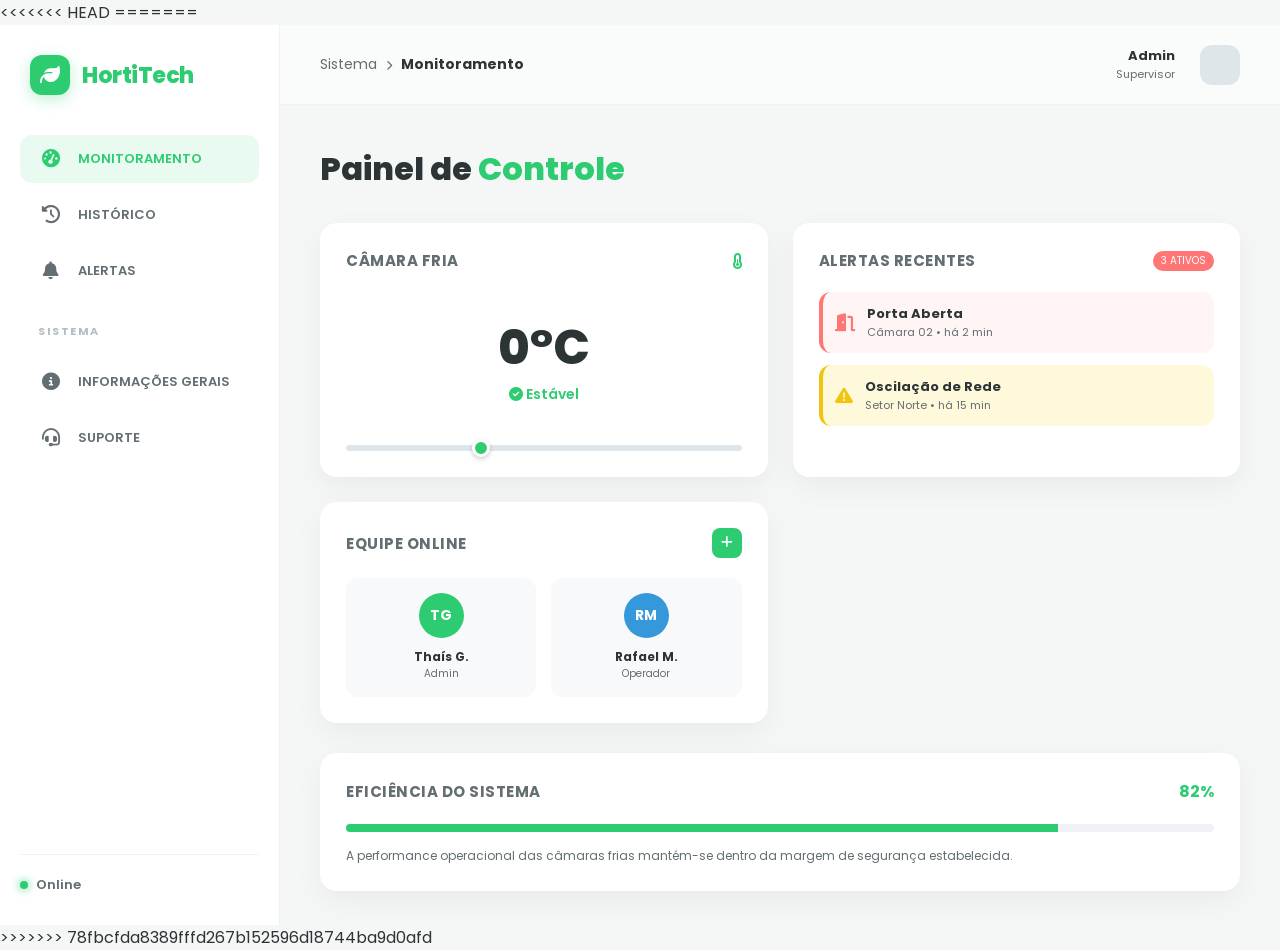
==== FrontEnd/index.html @ e11a1c8f "update" ====
<<<<<<< HEAD
=======
<!DOCTYPE html>
<html lang="pt-br">
<head>
    <meta charset="UTF-8">
    <meta name="viewport" content="width=device-width, initial-scale=1.0">
    <title>HortiTech | Monitoramento</title>
    
    <link href="https://fonts.googleapis.com/css2?family=Poppins:wght@300;400;500;600;700;800&display=swap" rel="stylesheet">
    <link rel="stylesheet" href="https://cdnjs.cloudflare.com/ajax/libs/font-awesome/6.4.0/css/all.min.css">

    <style>
        :root {
            --primary-color: #2ecc71;
            --primary-dark: #27ae60;
            --bg-body: #f4f7f6;
            --bg-side: #ffffff;
            --text-main: #2d3436;
            --text-light: #636e72;
            --border-color: #edf2f4;
            --shadow: 0 10px 30px rgba(0, 0, 0, 0.05);
            --radius: 16px;
        }

        * {
            margin: 0;
            padding: 0;
            box-sizing: border-box;
            font-family: 'Poppins', sans-serif;
        }

        body {
            background-color: var(--bg-body);
            color: var(--text-main);
            height: 100vh;
            overflow: hidden;
        }

        .app-wrapper {
            display: flex;
            height: 100vh;
            width: 100vw;
        }

        /* --- SIDEBAR --- */
        .side-navigation {
            width: 280px;
            background: var(--bg-side);
            border-right: 1px solid var(--border-color);
            display: flex;
            flex-direction: column;
            padding: 30px 20px;
            z-index: 10;
        }

        .nav-brand {
            display: flex;
            align-items: center;
            gap: 12px;
            margin-bottom: 40px;
            padding-left: 10px;
        }

        .logo-circle {
            width: 40px;
            height: 40px;
            background: var(--primary-color);
            border-radius: 12px;
            display: flex;
            align-items: center;
            justify-content: center;
            color: white;
            font-size: 20px;
            box-shadow: 0 4px 15px rgba(46, 204, 113, 0.3);
        }

        .nav-brand span {
            font-weight: 800;
            font-size: 22px;
            color: var(--primary-color);
            letter-spacing: -0.5px;
        }

        .nav-menu {
            display: flex;
            flex-direction: column;
            gap: 8px;
            flex: 1;
        }

        .nav-link {
            display: flex;
            align-items: center;
            gap: 15px;
            padding: 14px 18px;
            text-decoration: none;
            color: var(--text-light);
            font-size: 13px;
            font-weight: 600;
            border-radius: 12px;
            transition: all 0.3s ease;
        }

        .nav-link i { font-size: 18px; width: 25px; text-align: center; }

        .nav-link:hover {
            background: #f8f9fa;
            color: var(--primary-color);
        }

        .nav-link.active {
            background: rgba(46, 204, 113, 0.1);
            color: var(--primary-color);
        }

        .nav-item-separator {
            font-size: 11px;
            font-weight: 700;
            color: #b2bec3;
            margin: 20px 0 10px 18px;
            letter-spacing: 1.5px;
        }

        .nav-footer {
            padding-top: 20px;
            border-top: 1px solid var(--border-color);
        }

        .status-indicator {
            display: flex;
            align-items: center;
            gap: 8px;
            font-size: 13px;
            font-weight: 600;
            color: var(--text-light);
        }

        .dot {
            width: 8px;
            height: 8px;
            background: #2ecc71;
            border-radius: 50%;
            box-shadow: 0 0 10px #2ecc71;
        }

        /* --- MAIN VIEWPORT --- */
        .main-viewport {
            flex: 1;
            display: flex;
            flex-direction: column;
            overflow: hidden;
        }

        .content-header {
            height: 80px;
            padding: 0 40px;
            display: flex;
            align-items: center;
            justify-content: space-between;
            background: rgba(255, 255, 255, 0.5);
            backdrop-filter: blur(10px);
            border-bottom: 1px solid var(--border-color);
        }

        .breadcrumb {
            font-size: 14px;
            color: var(--text-light);
        }

        .breadcrumb b { color: var(--text-main); }

        .user-profile {
            display: flex;
            align-items: center;
            gap: 15px;
        }

        .avatar {
            width: 40px;
            height: 40px;
            border-radius: 12px;
            background: #dfe6e9;
            background-image: url('https://ui-avatars.com/api/?name=Admin&background=2ecc71&color=fff');
            background-size: cover;
        }

        .scrollable-content {
            padding: 40px;
            overflow-y: auto;
            flex: 1;
        }

        /* --- DASHBOARD ELEMENTS --- */
        .animate-in {
            animation: slideUp 0.6s ease forwards;
            opacity: 0;
        }

        @keyframes slideUp {
            from { transform: translateY(20px); opacity: 0; }
            to { transform: translateY(0); opacity: 1; }
        }

        .main-heading {
            font-size: 32px;
            font-weight: 800;
            margin-bottom: 30px;
        }

        .highlight { color: var(--primary-color); }

        /* GRID SYSTEM */
        .dashboard-grid {
            display: grid;
            grid-template-columns: repeat(auto-fit, minmax(300px, 1fr));
            gap: 25px;
            margin-bottom: 30px;
        }

        .card {
            background: white;
            border-radius: var(--radius);
            padding: 25px;
            box-shadow: var(--shadow);
            border: 1px solid white;
            transition: transform 0.3s ease;
        }

        .card:hover { transform: translateY(-5px); }

        .card-header {
            display: flex;
            justify-content: space-between;
            align-items: center;
            margin-bottom: 20px;
        }

        .card-title {
            font-size: 15px;
            font-weight: 700;
            color: var(--text-light);
            text-transform: uppercase;
            letter-spacing: 0.5px;
        }

        /* MONITORAMENTO DE TEMPERATURA */
        .temp-display {
            text-align: center;
            padding: 20px 0;
        }

        .temp-value {
            font-size: 48px;
            font-weight: 800;
            color: var(--text-main);
        }

        .temp-status {
            font-size: 14px;
            color: var(--primary-color);
            font-weight: 600;
        }

        .slider-control {
            margin-top: 20px;
        }

        .slider {
            width: 100%;
            height: 6px;
            border-radius: 5px;
            background: #dfe6e9;
            outline: none;
            appearance: none;
        }

        .slider::-webkit-slider-thumb {
            appearance: none;
            width: 18px;
            height: 18px;
            background: var(--primary-color);
            border-radius: 50%;
            cursor: pointer;
            border: 3px solid white;
            box-shadow: 0 2px 5px rgba(0,0,0,0.2);
        }

        /* LISTA DE ALERTAS */
        .alert-list {
            display: flex;
            flex-direction: column;
            gap: 12px;
        }

        .alert-item {
            display: flex;
            align-items: center;
            gap: 12px;
            padding: 12px;
            background: #fff5f5;
            border-radius: 12px;
            border-left: 4px solid #ff7675;
        }

        .alert-icon {
            color: #ff7675;
            font-size: 18px;
        }

        .alert-info h4 { font-size: 13px; font-weight: 700; }
        .alert-info p { font-size: 11px; color: var(--text-light); }

        /* EQUIPE / COLABORADORES */
        .team-grid {
            display: grid;
            grid-template-columns: repeat(auto-fill, minmax(140px, 1fr));
            gap: 15px;
        }

        .member-card {
            background: #f8f9fa;
            padding: 15px;
            border-radius: 12px;
            text-align: center;
        }

        .member-avatar {
            width: 45px;
            height: 45px;
            border-radius: 50%;
            background: var(--primary-color);
            margin: 0 auto 10px;
            display: flex;
            align-items: center;
            justify-content: center;
            color: white;
            font-weight: 700;
            font-size: 14px;
        }

        .member-name { font-size: 12px; font-weight: 700; display: block; }
        .member-role { font-size: 10px; color: var(--text-light); }

        .btn-add {
            background: var(--primary-color);
            color: white;
            border: none;
            width: 30px;
            height: 30px;
            border-radius: 8px;
            cursor: pointer;
            transition: 0.3s;
        }

        .btn-add:hover { background: var(--primary-dark); }

    </style>
</head>
<body>
    <div class="app-wrapper">
        <aside class="side-navigation">
            <div class="nav-brand">
                <div class="logo-circle">
                    <i class="fa-solid fa-leaf"></i>
                </div>
                <span>HortiTech</span>
            </div>
            
            <nav class="nav-menu">
                <a href="#" class="nav-link active"><i class="fa-solid fa-gauge-high"></i> <span>MONITORAMENTO</span></a>
                <a href="#" class="nav-link"><i class="fa-solid fa-clock-rotate-left"></i> <span>HISTÓRICO</span></a>
                <a href="#" class="nav-link"><i class="fa-solid fa-bell"></i> <span>ALERTAS</span></a>
                
                <div class="nav-item-separator">SISTEMA</div>
                
                <a href="#" class="nav-link"><i class="fa-solid fa-circle-info"></i> <span>INFORMAÇÕES GERAIS</span></a>
                <a href="#" class="nav-link"><i class="fa-solid fa-headset"></i> <span>SUPORTE</span></a>
            </nav>

            <div class="nav-footer">
                <div class="status-indicator">
                    <span class="dot"></span> Online
                </div>
            </div>
        </aside>

        <main class="main-viewport">
            <header class="content-header">
                <div class="breadcrumb">Sistema <i class="fa-solid fa-chevron-right" style="font-size: 10px; margin: 0 5px;"></i> <b>Monitoramento</b></div>
                <div class="user-profile">
                    <div class="user-info" style="text-align: right; margin-right: 10px;">
                        <span class="user-name" style="display: block; font-size: 13px; font-weight: 700;">Admin</span>
                        <span style="font-size: 11px; color: var(--text-light);">Supervisor</span>
                    </div>
                    <div class="avatar"></div>
                </div>
            </header>

            <div class="scrollable-content">
                <section class="animate-in">
                    <h1 class="main-heading">Painel de <span class="highlight">Controle</span></h1>
                    
                    <div class="dashboard-grid">
                        <div class="card">
                            <div class="card-header">
                                <span class="card-title">Câmara Fria</span>
                                <i class="fa-solid fa-temperature-half" style="color: var(--primary-color)"></i>
                            </div>
                            <div class="temp-display">
                                <span class="temp-value" id="tempDisplay">0°C</span>
                                <p class="temp-status"><i class="fa-solid fa-check-circle"></i> Estável</p>
                            </div>
                            <div class="slider-control">
                                <input type="range" min="-10" max="20" value="0" class="slider" id="tempSlider">
                            </div>
                        </div>

                        <div class="card">
                            <div class="card-header">
                                <span class="card-title">Alertas Recentes</span>
                                <span style="font-size: 10px; background: #ff7675; color: white; padding: 2px 8px; border-radius: 20px;">3 ATIVOS</span>
                            </div>
                            <div class="alert-list">
                                <div class="alert-item">
                                    <i class="fa-solid fa-door-open alert-icon"></i>
                                    <div class="alert-info">
                                        <h4>Porta Aberta</h4>
                                        <p>Câmara 02 • há 2 min</p>
                                    </div>
                                </div>
                                <div class="alert-item" style="background: #fff9db; border-color: #f1c40f;">
                                    <i class="fa-solid fa-triangle-exclamation alert-icon" style="color: #f1c40f;"></i>
                                    <div class="alert-info">
                                        <h4>Oscilação de Rede</h4>
                                        <p>Setor Norte • há 15 min</p>
                                    </div>
                                </div>
                            </div>
                        </div>

                        <div class="card">
                            <div class="card-header">
                                <span class="card-title">Equipe Online</span>
                                <button class="btn-add"><i class="fa-solid fa-plus"></i></button>
                            </div>
                            <div class="team-grid">
                                <div class="member-card">
                                    <div class="member-avatar">TG</div>
                                    <span class="member-name">Thaís G.</span>
                                    <span class="member-role">Admin</span>
                                </div>
                                <div class="member-card">
                                    <div class="member-avatar" style="background: #3498db;">RM</div>
                                    <span class="member-name">Rafael M.</span>
                                    <span class="member-role">Operador</span>
                                </div>
                            </div>
                        </div>
                    </div>

                    <div class="card animate-in" style="animation-delay: 0.2s;">
                        <div class="card-header">
                            <span class="card-title">Eficiência do Sistema</span>
                            <span class="highlight" style="font-weight: 700;">82%</span>
                        </div>
                        <div style="height: 8px; background: #f1f2f6; border-radius: 10px; overflow: hidden; margin-top: 10px;">
                            <div style="width: 82%; height: 100%; background: var(--primary-color);"></div>
                        </div>
                        <p style="font-size: 12px; color: var(--text-light); margin-top: 15px;">A performance operacional das câmaras frias mantém-se dentro da margem de segurança estabelecida.</p>
                    </div>
                </section>
            </div>
        </main>
    </div>

    <script>
        // Lógica simples para o Slider de Temperatura
        const slider = document.getElementById('tempSlider');
        const display = document.getElementById('tempDisplay');

        slider.addEventListener('input', (e) => {
            display.innerText = e.target.value + '°C';
            
            // Troca de cor se ficar muito alta (exemplo profissional)
            if(e.target.value > 12) {
                display.style.color = '#ff7675';
            } else {
                display.style.color = 'var(--text-main)';
            }
        });
    </script>
</body>
</html>
>>>>>>> 78fbcfda8389fffd267b152596d18744ba9d0afd
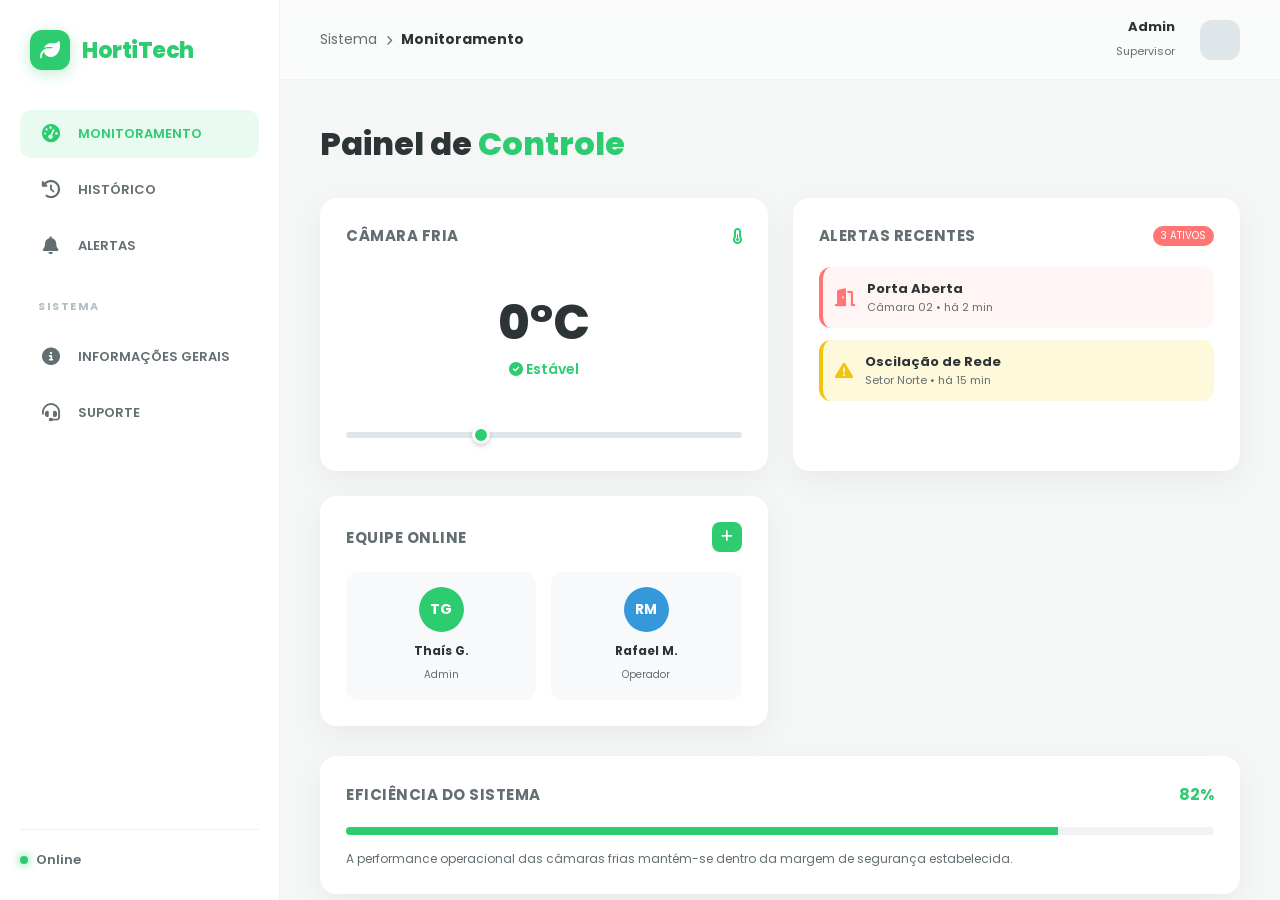
==== commit a758b796: "Modificação na página suporte" ====
--- a/FrontEnd/index.html
+++ b/FrontEnd/index.html
@@ -1,13 +1,13 @@
-<<<<<<< HEAD
-=======
 <!DOCTYPE html>
 <html lang="pt-br">
+
 <head>
     <meta charset="UTF-8">
     <meta name="viewport" content="width=device-width, initial-scale=1.0">
     <title>HortiTech | Monitoramento</title>
-    
-    <link href="https://fonts.googleapis.com/css2?family=Poppins:wght@300;400;500;600;700;800&display=swap" rel="stylesheet">
+
+    <link href="https://fonts.googleapis.com/css2?family=Poppins:wght@300;400;500;600;700;800&display=swap"
+        rel="stylesheet">
     <link rel="stylesheet" href="https://cdnjs.cloudflare.com/ajax/libs/font-awesome/6.4.0/css/all.min.css">
 
     <style>
@@ -43,7 +43,6 @@
             width: 100vw;
         }
 
-        /* --- SIDEBAR --- */
         .side-navigation {
             width: 280px;
             background: var(--bg-side);
@@ -102,7 +101,11 @@
             transition: all 0.3s ease;
         }
 
-        .nav-link i { font-size: 18px; width: 25px; text-align: center; }
+        .nav-link i {
+            font-size: 18px;
+            width: 25px;
+            text-align: center;
+        }
 
         .nav-link:hover {
             background: #f8f9fa;
@@ -144,7 +147,6 @@
             box-shadow: 0 0 10px #2ecc71;
         }
 
-        /* --- MAIN VIEWPORT --- */
         .main-viewport {
             flex: 1;
             display: flex;
@@ -168,7 +170,9 @@
             color: var(--text-light);
         }
 
-        .breadcrumb b { color: var(--text-main); }
+        .breadcrumb b {
+            color: var(--text-main);
+        }
 
         .user-profile {
             display: flex;
@@ -191,15 +195,21 @@
             flex: 1;
         }
 
-        /* --- DASHBOARD ELEMENTS --- */
         .animate-in {
             animation: slideUp 0.6s ease forwards;
             opacity: 0;
         }
 
         @keyframes slideUp {
-            from { transform: translateY(20px); opacity: 0; }
-            to { transform: translateY(0); opacity: 1; }
+            from {
+                transform: translateY(20px);
+                opacity: 0;
+            }
+
+            to {
+                transform: translateY(0);
+                opacity: 1;
+            }
         }
 
         .main-heading {
@@ -208,9 +218,10 @@
             margin-bottom: 30px;
         }
 
-        .highlight { color: var(--primary-color); }
-
-        /* GRID SYSTEM */
+        .highlight {
+            color: var(--primary-color);
+        }
+
         .dashboard-grid {
             display: grid;
             grid-template-columns: repeat(auto-fit, minmax(300px, 1fr));
@@ -227,7 +238,9 @@
             transition: transform 0.3s ease;
         }
 
-        .card:hover { transform: translateY(-5px); }
+        .card:hover {
+            transform: translateY(-5px);
+        }
 
         .card-header {
             display: flex;
@@ -244,7 +257,6 @@
             letter-spacing: 0.5px;
         }
 
-        /* MONITORAMENTO DE TEMPERATURA */
         .temp-display {
             text-align: center;
             padding: 20px 0;
@@ -283,10 +295,9 @@
             border-radius: 50%;
             cursor: pointer;
             border: 3px solid white;
-            box-shadow: 0 2px 5px rgba(0,0,0,0.2);
-        }
-
-        /* LISTA DE ALERTAS */
+            box-shadow: 0 2px 5px rgba(0, 0, 0, 0.2);
+        }
+
         .alert-list {
             display: flex;
             flex-direction: column;
@@ -308,10 +319,16 @@
             font-size: 18px;
         }
 
-        .alert-info h4 { font-size: 13px; font-weight: 700; }
-        .alert-info p { font-size: 11px; color: var(--text-light); }
-
-        /* EQUIPE / COLABORADORES */
+        .alert-info h4 {
+            font-size: 13px;
+            font-weight: 700;
+        }
+
+        .alert-info p {
+            font-size: 11px;
+            color: var(--text-light);
+        }
+
         .team-grid {
             display: grid;
             grid-template-columns: repeat(auto-fill, minmax(140px, 1fr));
@@ -339,8 +356,16 @@
             font-size: 14px;
         }
 
-        .member-name { font-size: 12px; font-weight: 700; display: block; }
-        .member-role { font-size: 10px; color: var(--text-light); }
+        .member-name {
+            font-size: 12px;
+            font-weight: 700;
+            display: block;
+        }
+
+        .member-role {
+            font-size: 10px;
+            color: var(--text-light);
+        }
 
         .btn-add {
             background: var(--primary-color);
@@ -353,10 +378,12 @@
             transition: 0.3s;
         }
 
-        .btn-add:hover { background: var(--primary-dark); }
-
+        .btn-add:hover {
+            background: var(--primary-dark);
+        }
     </style>
 </head>
+
 <body>
     <div class="app-wrapper">
         <aside class="side-navigation">
@@ -366,14 +393,15 @@
                 </div>
                 <span>HortiTech</span>
             </div>
-            
+
             <nav class="nav-menu">
-                <a href="#" class="nav-link active"><i class="fa-solid fa-gauge-high"></i> <span>MONITORAMENTO</span></a>
+                <a href="#" class="nav-link active"><i class="fa-solid fa-gauge-high"></i>
+                    <span>MONITORAMENTO</span></a>
                 <a href="#" class="nav-link"><i class="fa-solid fa-clock-rotate-left"></i> <span>HISTÓRICO</span></a>
                 <a href="#" class="nav-link"><i class="fa-solid fa-bell"></i> <span>ALERTAS</span></a>
-                
+
                 <div class="nav-item-separator">SISTEMA</div>
-                
+
                 <a href="#" class="nav-link"><i class="fa-solid fa-circle-info"></i> <span>INFORMAÇÕES GERAIS</span></a>
                 <a href="#" class="nav-link"><i class="fa-solid fa-headset"></i> <span>SUPORTE</span></a>
             </nav>
@@ -387,7 +415,8 @@
 
         <main class="main-viewport">
             <header class="content-header">
-                <div class="breadcrumb">Sistema <i class="fa-solid fa-chevron-right" style="font-size: 10px; margin: 0 5px;"></i> <b>Monitoramento</b></div>
+                <div class="breadcrumb">Sistema <i class="fa-solid fa-chevron-right"
+                        style="font-size: 10px; margin: 0 5px;"></i> <b>Monitoramento</b></div>
                 <div class="user-profile">
                     <div class="user-info" style="text-align: right; margin-right: 10px;">
                         <span class="user-name" style="display: block; font-size: 13px; font-weight: 700;">Admin</span>
@@ -400,7 +429,7 @@
             <div class="scrollable-content">
                 <section class="animate-in">
                     <h1 class="main-heading">Painel de <span class="highlight">Controle</span></h1>
-                    
+
                     <div class="dashboard-grid">
                         <div class="card">
                             <div class="card-header">
@@ -419,7 +448,9 @@
                         <div class="card">
                             <div class="card-header">
                                 <span class="card-title">Alertas Recentes</span>
-                                <span style="font-size: 10px; background: #ff7675; color: white; padding: 2px 8px; border-radius: 20px;">3 ATIVOS</span>
+                                <span
+                                    style="font-size: 10px; background: #ff7675; color: white; padding: 2px 8px; border-radius: 20px;">3
+                                    ATIVOS</span>
                             </div>
                             <div class="alert-list">
                                 <div class="alert-item">
@@ -464,10 +495,12 @@
                             <span class="card-title">Eficiência do Sistema</span>
                             <span class="highlight" style="font-weight: 700;">82%</span>
                         </div>
-                        <div style="height: 8px; background: #f1f2f6; border-radius: 10px; overflow: hidden; margin-top: 10px;">
+                        <div
+                            style="height: 8px; background: #f1f2f6; border-radius: 10px; overflow: hidden; margin-top: 10px;">
                             <div style="width: 82%; height: 100%; background: var(--primary-color);"></div>
                         </div>
-                        <p style="font-size: 12px; color: var(--text-light); margin-top: 15px;">A performance operacional das câmaras frias mantém-se dentro da margem de segurança estabelecida.</p>
+                        <p style="font-size: 12px; color: var(--text-light); margin-top: 15px;">A performance
+                            operacional das câmaras frias mantém-se dentro da margem de segurança estabelecida.</p>
                     </div>
                 </section>
             </div>
@@ -481,9 +514,9 @@
 
         slider.addEventListener('input', (e) => {
             display.innerText = e.target.value + '°C';
-            
-            // Troca de cor se ficar muito alta (exemplo profissional)
-            if(e.target.value > 12) {
+
+            // Troca de cor se ficar muito alta 
+            if (e.target.value > 12) {
                 display.style.color = '#ff7675';
             } else {
                 display.style.color = 'var(--text-main)';
@@ -491,5 +524,5 @@
         });
     </script>
 </body>
-</html>
->>>>>>> 78fbcfda8389fffd267b152596d18744ba9d0afd
+
+</html>
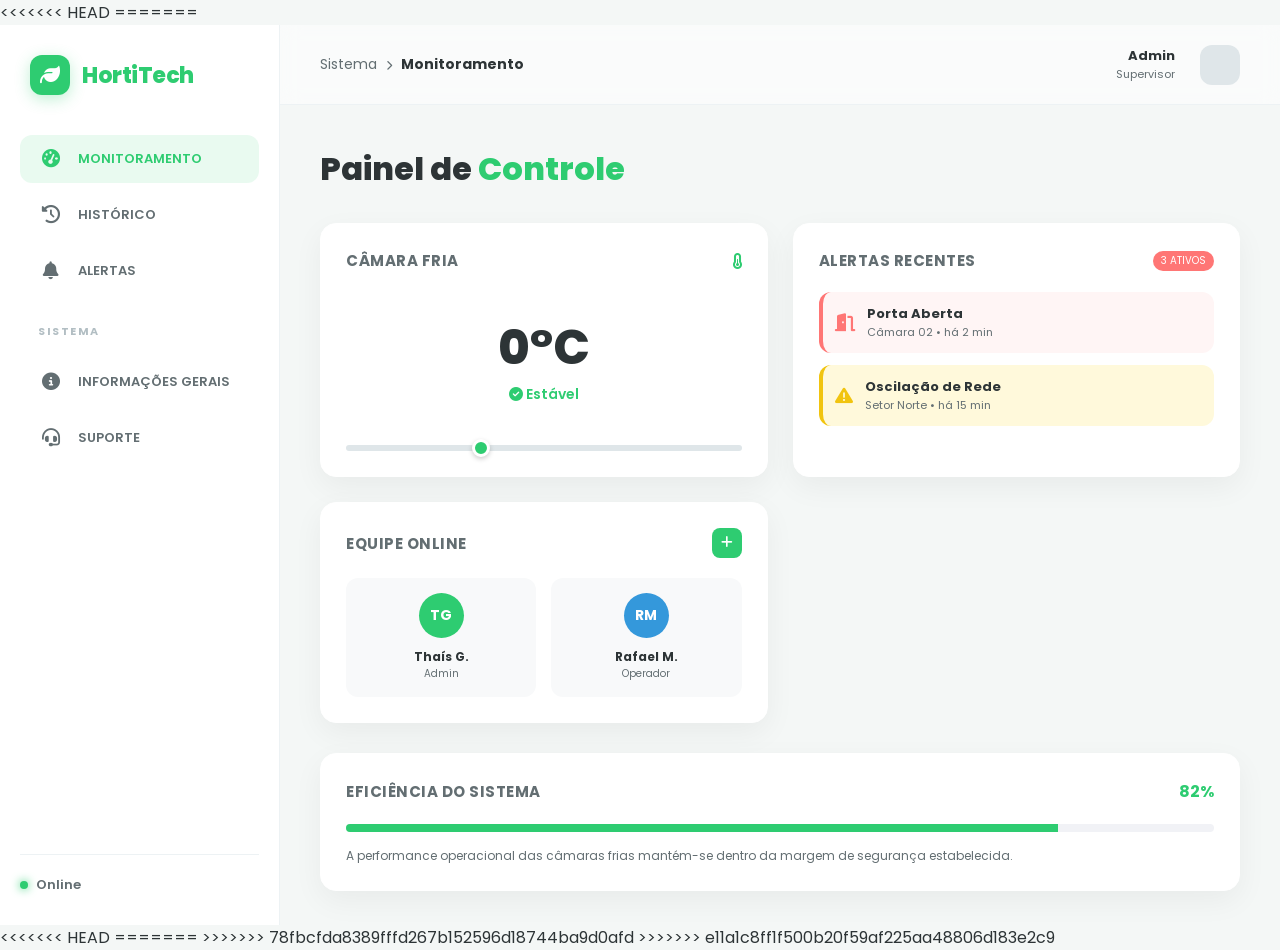
==== commit 22a54987: "Update" ====
--- a/FrontEnd/index.html
+++ b/FrontEnd/index.html
@@ -1,3 +1,5 @@
+<<<<<<< HEAD
+=======
 <!DOCTYPE html>
 <html lang="pt-br">
 
@@ -524,5 +526,10 @@
         });
     </script>
 </body>
-
-</html>+<<<<<<< HEAD
+
+</html>
+=======
+</html>
+>>>>>>> 78fbcfda8389fffd267b152596d18744ba9d0afd
+>>>>>>> e11a1c8ff1f500b20f59af225aa48806d183e2c9
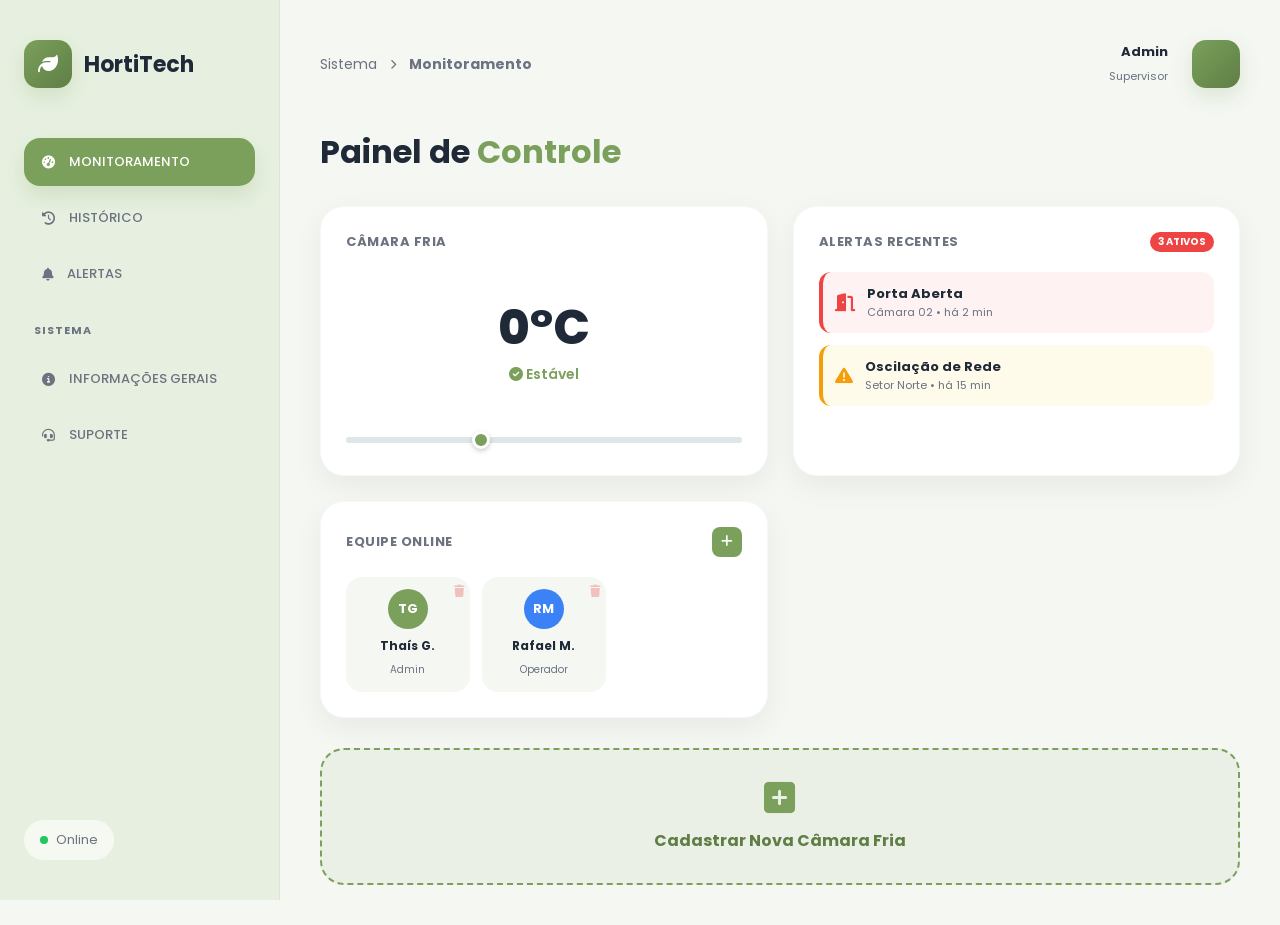
==== commit 19690670: "Alteração da página index.hmtl, alterei o design" ====
--- a/FrontEnd/index.html
+++ b/FrontEnd/index.html
@@ -1,5 +1,3 @@
-<<<<<<< HEAD
-=======
 <!DOCTYPE html>
 <html lang="pt-br">
 
@@ -8,21 +6,21 @@
     <meta name="viewport" content="width=device-width, initial-scale=1.0">
     <title>HortiTech | Monitoramento</title>
 
-    <link href="https://fonts.googleapis.com/css2?family=Poppins:wght@300;400;500;600;700;800&display=swap"
-        rel="stylesheet">
+    <link href="https://fonts.googleapis.com/css2?family=Poppins:wght@300;400;500;600;700;800&display=swap" rel="stylesheet">
     <link rel="stylesheet" href="https://cdnjs.cloudflare.com/ajax/libs/font-awesome/6.4.0/css/all.min.css">
-
+    
     <style>
         :root {
-            --primary-color: #2ecc71;
-            --primary-dark: #27ae60;
-            --bg-body: #f4f7f6;
-            --bg-side: #ffffff;
-            --text-main: #2d3436;
-            --text-light: #636e72;
-            --border-color: #edf2f4;
-            --shadow: 0 10px 30px rgba(0, 0, 0, 0.05);
-            --radius: 16px;
+            --primary: #7BA05B;
+            --primary-dark: #5F7E45;
+            --bg: #F4F7F2;
+            --sidebar: #E7F0E0;
+            --white: #FFFFFF;
+            --text: #1F2937;
+            --muted: #6B7280;
+            --border: rgba(0,0,0,0.05);
+            --shadow: 0 10px 30px rgba(0,0,0,0.06);
+            --radius: 24px;
         }
 
         * {
@@ -33,54 +31,53 @@
         }
 
         body {
-            background-color: var(--bg-body);
-            color: var(--text-main);
-            height: 100vh;
-            overflow: hidden;
+            background: var(--bg);
+            color: var(--text);
+            min-height: 100vh;
+            overflow-x: hidden;
         }
 
         .app-wrapper {
             display: flex;
-            height: 100vh;
-            width: 100vw;
-        }
-
+            min-height: 100vh;
+        }
+
+        /* SIDEBAR */
         .side-navigation {
             width: 280px;
-            background: var(--bg-side);
-            border-right: 1px solid var(--border-color);
+            background: var(--sidebar);
+            border-right: 1px solid var(--border);
+            padding: 40px 24px;
             display: flex;
             flex-direction: column;
-            padding: 30px 20px;
-            z-index: 10;
+            position: sticky;
+            top: 0;
+            height: 100vh;
         }
 
         .nav-brand {
             display: flex;
             align-items: center;
             gap: 12px;
-            margin-bottom: 40px;
-            padding-left: 10px;
+            margin-bottom: 50px;
         }
 
         .logo-circle {
-            width: 40px;
-            height: 40px;
-            background: var(--primary-color);
-            border-radius: 12px;
+            width: 48px;
+            height: 48px;
+            border-radius: 14px;
+            background: linear-gradient(135deg, var(--primary), var(--primary-dark));
             display: flex;
             align-items: center;
             justify-content: center;
             color: white;
             font-size: 20px;
-            box-shadow: 0 4px 15px rgba(46, 204, 113, 0.3);
+            box-shadow: 0 8px 20px rgba(123,160,91,0.2);
         }
 
         .nav-brand span {
-            font-weight: 800;
             font-size: 22px;
-            color: var(--primary-color);
-            letter-spacing: -0.5px;
+            font-weight: 700;
         }
 
         .nav-menu {
@@ -91,139 +88,116 @@
         }
 
         .nav-link {
-            display: flex;
-            align-items: center;
-            gap: 15px;
+            text-decoration: none;
+            display: flex;
+            align-items: center;
+            gap: 14px;
             padding: 14px 18px;
+            border-radius: 16px;
+            color: var(--muted);
+            font-weight: 500;
+            transition: 0.3s ease;
+            font-size: 13px;
+        }
+
+        .nav-link:hover {
+            background: rgba(255,255,255,0.5);
+            transform: translateX(5px);
+            color: var(--primary-dark);
+        }
+
+        .nav-link.active {
+            background: var(--primary);
+            color: white;
+            box-shadow: 0 10px 20px rgba(123,160,91,0.2);
+        }
+
+        .nav-item-separator {
+            margin: 16px 10px 8px;
+            font-size: 11px;
+            color: var(--muted);
+            font-weight: 700;
+            letter-spacing: 1px;
             text-decoration: none;
-            color: var(--text-light);
+        }
+
+        .nav-footer {
+            margin-top: auto;
+        }
+
+        .status-indicator {
+            display: flex;
+            align-items: center;
+            gap: 8px;
+            background: rgba(255,255,255,0.6);
+            padding: 10px 16px;
+            border-radius: 50px;
+            width: fit-content;
             font-size: 13px;
-            font-weight: 600;
-            border-radius: 12px;
-            transition: all 0.3s ease;
-        }
-
-        .nav-link i {
-            font-size: 18px;
-            width: 25px;
-            text-align: center;
-        }
-
-        .nav-link:hover {
-            background: #f8f9fa;
-            color: var(--primary-color);
-        }
-
-        .nav-link.active {
-            background: rgba(46, 204, 113, 0.1);
-            color: var(--primary-color);
-        }
-
-        .nav-item-separator {
-            font-size: 11px;
-            font-weight: 700;
-            color: #b2bec3;
-            margin: 20px 0 10px 18px;
-            letter-spacing: 1.5px;
-        }
-
-        .nav-footer {
-            padding-top: 20px;
-            border-top: 1px solid var(--border-color);
-        }
-
-        .status-indicator {
-            display: flex;
-            align-items: center;
-            gap: 8px;
-            font-size: 13px;
-            font-weight: 600;
-            color: var(--text-light);
+            color: var(--muted);
         }
 
         .dot {
             width: 8px;
             height: 8px;
-            background: #2ecc71;
             border-radius: 50%;
-            box-shadow: 0 0 10px #2ecc71;
-        }
-
+            background: #22c55e;
+        }
+
+        /* VIEWPORT PRINCIPAL */
         .main-viewport {
             flex: 1;
-            display: flex;
-            flex-direction: column;
-            overflow: hidden;
+            padding: 40px;
+            max-width: 1200px;
+            margin: 0 auto;
+            width: 100%;
         }
 
         .content-header {
-            height: 80px;
-            padding: 0 40px;
-            display: flex;
-            align-items: center;
+            display: flex;
             justify-content: space-between;
-            background: rgba(255, 255, 255, 0.5);
-            backdrop-filter: blur(10px);
-            border-bottom: 1px solid var(--border-color);
+            align-items: center;
+            margin-bottom: 40px;
         }
 
         .breadcrumb {
+            display: flex;
+            align-items: center;
+            gap: 8px;
+            color: var(--muted);
             font-size: 14px;
-            color: var(--text-light);
-        }
-
-        .breadcrumb b {
-            color: var(--text-main);
         }
 
         .user-profile {
             display: flex;
             align-items: center;
-            gap: 15px;
+            gap: 14px;
+        }
+
+        .user-name {
+            font-size: 14px;
+            font-weight: 600;
         }
 
         .avatar {
-            width: 40px;
-            height: 40px;
-            border-radius: 12px;
-            background: #dfe6e9;
-            background-image: url('https://ui-avatars.com/api/?name=Admin&background=2ecc71&color=fff');
-            background-size: cover;
-        }
-
-        .scrollable-content {
-            padding: 40px;
-            overflow-y: auto;
-            flex: 1;
-        }
-
-        .animate-in {
-            animation: slideUp 0.6s ease forwards;
-            opacity: 0;
-        }
-
-        @keyframes slideUp {
-            from {
-                transform: translateY(20px);
-                opacity: 0;
-            }
-
-            to {
-                transform: translateY(0);
-                opacity: 1;
-            }
+            width: 48px;
+            height: 48px;
+            border-radius: 14px;
+            background: linear-gradient(135deg, var(--primary), var(--primary-dark));
+            box-shadow: 0 8px 20px rgba(123,160,91,0.2);
         }
 
         .main-heading {
             font-size: 32px;
-            font-weight: 800;
+            font-weight: 700;
             margin-bottom: 30px;
         }
 
         .highlight {
-            color: var(--primary-color);
-        }
-
+            color: var(--primary);
+        }
+
+        /* DASHBOARD GRID */
         .dashboard-grid {
             display: grid;
             grid-template-columns: repeat(auto-fit, minmax(300px, 1fr));
@@ -232,11 +206,11 @@
         }
 
         .card {
-            background: white;
+            background: var(--white);
             border-radius: var(--radius);
             padding: 25px;
             box-shadow: var(--shadow);
-            border: 1px solid white;
+            border: 1px solid rgba(0,0,0,0.03);
             transition: transform 0.3s ease;
         }
 
@@ -252,9 +226,9 @@
         }
 
         .card-title {
-            font-size: 15px;
-            font-weight: 700;
-            color: var(--text-light);
+            font-size: 13px;
+            font-weight: 700;
+            color: var(--muted);
             text-transform: uppercase;
             letter-spacing: 0.5px;
         }
@@ -267,12 +241,12 @@
         .temp-value {
             font-size: 48px;
             font-weight: 800;
-            color: var(--text-main);
+            color: var(--text);
         }
 
         .temp-status {
             font-size: 14px;
-            color: var(--primary-color);
+            color: var(--primary);
             font-weight: 600;
         }
 
@@ -287,19 +261,22 @@
             background: #dfe6e9;
             outline: none;
             appearance: none;
+            -webkit-appearance: none;
         }
 
         .slider::-webkit-slider-thumb {
+            -webkit-appearance: none;
             appearance: none;
             width: 18px;
             height: 18px;
-            background: var(--primary-color);
+            background: var(--primary);
             border-radius: 50%;
             cursor: pointer;
             border: 3px solid white;
             box-shadow: 0 2px 5px rgba(0, 0, 0, 0.2);
         }
 
+        /* LISTA DE ALERTAS */
         .alert-list {
             display: flex;
             flex-direction: column;
@@ -311,13 +288,10 @@
             align-items: center;
             gap: 12px;
             padding: 12px;
-            background: #fff5f5;
             border-radius: 12px;
-            border-left: 4px solid #ff7675;
         }
 
         .alert-icon {
-            color: #ff7675;
             font-size: 18px;
         }
 
@@ -328,49 +302,72 @@
 
         .alert-info p {
             font-size: 11px;
-            color: var(--text-light);
-        }
-
+        }
+
+        /* EQUIPE */
         .team-grid {
             display: grid;
-            grid-template-columns: repeat(auto-fill, minmax(140px, 1fr));
-            gap: 15px;
+            grid-template-columns: repeat(auto-fill, minmax(110px, 1fr));
+            gap: 12px;
+            max-height: 200px;
+            overflow-y: auto;
         }
 
         .member-card {
-            background: #f8f9fa;
-            padding: 15px;
-            border-radius: 12px;
+            background: var(--bg);
+            padding: 12px;
+            border-radius: 16px;
             text-align: center;
+            position: relative;
         }
 
         .member-avatar {
-            width: 45px;
-            height: 45px;
+            width: 40px;
+            height: 40px;
             border-radius: 50%;
-            background: var(--primary-color);
-            margin: 0 auto 10px;
+            background: var(--primary);
+            margin: 0 auto 8px;
             display: flex;
             align-items: center;
             justify-content: center;
             color: white;
             font-weight: 700;
-            font-size: 14px;
+            font-size: 13px;
         }
 
         .member-name {
             font-size: 12px;
             font-weight: 700;
             display: block;
+            white-space: nowrap;
+            overflow: hidden;
+            text-overflow: ellipsis;
         }
 
         .member-role {
             font-size: 10px;
-            color: var(--text-light);
+            color: var(--muted);
+        }
+
+        .btn-remove-member {
+            position: absolute;
+            top: 5px;
+            right: 5px;
+            background: none;
+            border: none;
+            color: #ef4444;
+            cursor: pointer;
+            font-size: 12px;
+            opacity: 0.3;
+            transition: opacity 0.2s;
+        }
+
+        .member-card:hover .btn-remove-member {
+            opacity: 1;
         }
 
         .btn-add {
-            background: var(--primary-color);
+            background: var(--primary);
             color: white;
             border: none;
             width: 30px;
@@ -378,10 +375,123 @@
             border-radius: 8px;
             cursor: pointer;
             transition: 0.3s;
+            display: flex;
+            align-items: center;
+            justify-content: center;
         }
 
         .btn-add:hover {
             background: var(--primary-dark);
+        }
+
+        /* REGISTRAR CÂMARA */
+        .btn-register-camara {
+            display: flex;
+            flex-direction: column;
+            align-items: center;
+            justify-content: center;
+            gap: 12px;
+            background: rgba(123, 160, 91, 0.08);
+            border: 2px dashed var(--primary);
+            border-radius: var(--radius);
+            padding: 30px;
+            text-decoration: none;
+            color: var(--primary-dark);
+            font-weight: 700;
+            font-size: 16px;
+            transition: all 0.3s ease;
+            cursor: pointer;
+        }
+
+        .btn-register-camara:hover {
+            background: rgba(123, 160, 91, 0.15);
+            transform: translateY(-5px);
+        }
+
+        .btn-register-camara i {
+            font-size: 36px;
+            color: var(--primary);
+        }
+
+        /* MODAL */
+        .modal {
+            display: none;
+            position: fixed;
+            top: 0; left: 0; width: 100%; height: 100%;
+            background: rgba(0, 0, 0, 0.4);
+            justify-content: center;
+            align-items: center;
+            z-index: 100;
+        }
+
+        .modal-content {
+            background: white;
+            padding: 30px;
+            border-radius: 20px;
+            width: 100%;
+            max-width: 360px;
+            box-shadow: 0 10px 25px rgba(0,0,0,0.1);
+        }
+
+        .modal-header {
+            font-weight: 700;
+            font-size: 18px;
+            margin-bottom: 20px;
+            color: var(--text);
+        }
+
+        .modal input, .modal select {
+            width: 100%;
+            padding: 12px 16px;
+            border: 1.5px solid #dfe6e9;
+            border-radius: 25px;
+            margin-bottom: 15px;
+            outline: none;
+            font-size: 13px;
+        }
+
+        .modal input:focus, .modal select:focus {
+            border-color: var(--primary);
+        }
+
+        .modal-actions {
+            display: flex;
+            gap: 10px;
+            justify-content: flex-end;
+        }
+
+        .btn-cancel {
+            background: #dfe6e9; border: none; padding: 10px 20px; border-radius: 20px; cursor: pointer; font-weight: 600;
+        }
+
+        .btn-save {
+            background: var(--primary); color: white; border: none; padding: 10px 20px; border-radius: 20px; cursor: pointer; font-weight: 600;
+        }
+
+        /* ANIMAÇÕES */
+        @keyframes fadeInUp {
+            from { opacity: 0; transform: translateY(20px); }
+            to { opacity: 1; transform: translateY(0); }
+        }
+
+        .animate-in {
+            animation: fadeInUp .5s ease forwards;
+        }
+
+        /* RESPONSIVO */
+        @media(max-width: 768px) {
+            .side-navigation {
+                width: 100%; height: 70px;
+                position: fixed; bottom: 0; top: auto;
+                flex-direction: row; padding: 10px; z-index: 100;
+            }
+            .nav-brand, .nav-footer, .nav-item-separator { display: none; }
+            .nav-menu { flex-direction: row; width: 100%; justify-content: space-around; }
+            .nav-link { padding: 10px; flex-direction: column; font-size: 10px; gap: 4px; }
+            .main-viewport { padding: 20px; padding-bottom: 100px; }
+            .content-header { flex-direction: column; align-items: flex-start; gap: 20px; }
+            .main-heading { font-size: 28px; }
+            .dashboard-grid { grid-template-columns: 1fr; }
         }
     </style>
 </head>
@@ -397,13 +507,10 @@
             </div>
 
             <nav class="nav-menu">
-                <a href="#" class="nav-link active"><i class="fa-solid fa-gauge-high"></i>
-                    <span>MONITORAMENTO</span></a>
+                <a href="#" class="nav-link active"><i class="fa-solid fa-gauge-high"></i> <span>MONITORAMENTO</span></a>
                 <a href="#" class="nav-link"><i class="fa-solid fa-clock-rotate-left"></i> <span>HISTÓRICO</span></a>
                 <a href="#" class="nav-link"><i class="fa-solid fa-bell"></i> <span>ALERTAS</span></a>
-
                 <div class="nav-item-separator">SISTEMA</div>
-
                 <a href="#" class="nav-link"><i class="fa-solid fa-circle-info"></i> <span>INFORMAÇÕES GERAIS</span></a>
                 <a href="#" class="nav-link"><i class="fa-solid fa-headset"></i> <span>SUPORTE</span></a>
             </nav>
@@ -417,12 +524,13 @@
 
         <main class="main-viewport">
             <header class="content-header">
-                <div class="breadcrumb">Sistema <i class="fa-solid fa-chevron-right"
-                        style="font-size: 10px; margin: 0 5px;"></i> <b>Monitoramento</b></div>
+                <div class="breadcrumb">
+                    Sistema <i class="fa-solid fa-chevron-right" style="font-size: 10px; margin: 0 5px;"></i> <b>Monitoramento</b>
+                </div>
                 <div class="user-profile">
                     <div class="user-info" style="text-align: right; margin-right: 10px;">
                         <span class="user-name" style="display: block; font-size: 13px; font-weight: 700;">Admin</span>
-                        <span style="font-size: 11px; color: var(--text-light);">Supervisor</span>
+                        <span style="font-size: 11px; color: var(--muted);">Supervisor</span>
                     </div>
                     <div class="avatar"></div>
                 </div>
@@ -433,14 +541,14 @@
                     <h1 class="main-heading">Painel de <span class="highlight">Controle</span></h1>
 
                     <div class="dashboard-grid">
+                        
                         <div class="card">
                             <div class="card-header">
                                 <span class="card-title">Câmara Fria</span>
-                                <i class="fa-solid fa-temperature-half" style="color: var(--primary-color)"></i>
                             </div>
                             <div class="temp-display">
                                 <span class="temp-value" id="tempDisplay">0°C</span>
-                                <p class="temp-status"><i class="fa-solid fa-check-circle"></i> Estável</p>
+                                <p class="temp-status" id="tempStatus"><i class="fa-solid fa-check-circle"></i> Estável</p>
                             </div>
                             <div class="slider-control">
                                 <input type="range" min="-10" max="20" value="0" class="slider" id="tempSlider">
@@ -450,23 +558,21 @@
                         <div class="card">
                             <div class="card-header">
                                 <span class="card-title">Alertas Recentes</span>
-                                <span
-                                    style="font-size: 10px; background: #ff7675; color: white; padding: 2px 8px; border-radius: 20px;">3
-                                    ATIVOS</span>
+                                <span style="font-size: 10px; background: #ef4444; color: white; padding: 2px 8px; border-radius: 20px; font-weight: 700;">3 ATIVOS</span>
                             </div>
                             <div class="alert-list">
-                                <div class="alert-item">
-                                    <i class="fa-solid fa-door-open alert-icon"></i>
+                                <div class="alert-item" style="background: #FEF2F2; border-left: 4px solid #ef4444;">
+                                    <i class="fa-solid fa-door-open alert-icon" style="color: #ef4444;"></i>
                                     <div class="alert-info">
-                                        <h4>Porta Aberta</h4>
-                                        <p>Câmara 02 • há 2 min</p>
+                                        <h4 style="color: var(--text);">Porta Aberta</h4>
+                                        <p style="color: var(--muted);">Câmara 02 • há 2 min</p>
                                     </div>
                                 </div>
-                                <div class="alert-item" style="background: #fff9db; border-color: #f1c40f;">
-                                    <i class="fa-solid fa-triangle-exclamation alert-icon" style="color: #f1c40f;"></i>
+                                <div class="alert-item" style="background: #FFFBEB; border-left: 4px solid #f59e0b;">
+                                    <i class="fa-solid fa-triangle-exclamation alert-icon" style="color: #f59e0b;"></i>
                                     <div class="alert-info">
-                                        <h4>Oscilação de Rede</h4>
-                                        <p>Setor Norte • há 15 min</p>
+                                        <h4 style="color: var(--text);">Oscilação de Rede</h4>
+                                        <p style="color: var(--muted);">Setor Norte • há 15 min</p>
                                     </div>
                                 </div>
                             </div>
@@ -475,16 +581,18 @@
                         <div class="card">
                             <div class="card-header">
                                 <span class="card-title">Equipe Online</span>
-                                <button class="btn-add"><i class="fa-solid fa-plus"></i></button>
+                                <button class="btn-add" onclick="openModal()" title="Adicionar Colaborador"><i class="fa-solid fa-plus"></i></button>
                             </div>
-                            <div class="team-grid">
-                                <div class="member-card">
+                            <div class="team-grid" id="teamGrid">
+                                <div class="member-card" data-id="1">
+                                    <button class="btn-remove-member" onclick="removeMember(1)"><i class="fa-solid fa-trash"></i></button>
                                     <div class="member-avatar">TG</div>
                                     <span class="member-name">Thaís G.</span>
                                     <span class="member-role">Admin</span>
                                 </div>
-                                <div class="member-card">
-                                    <div class="member-avatar" style="background: #3498db;">RM</div>
+                                <div class="member-card" data-id="2">
+                                    <button class="btn-remove-member" onclick="removeMember(2)"><i class="fa-solid fa-trash"></i></button>
+                                    <div class="member-avatar" style="background: #3b82f6;">RM</div>
                                     <span class="member-name">Rafael M.</span>
                                     <span class="member-role">Operador</span>
                                 </div>
@@ -492,44 +600,93 @@
                         </div>
                     </div>
 
-                    <div class="card animate-in" style="animation-delay: 0.2s;">
-                        <div class="card-header">
-                            <span class="card-title">Eficiência do Sistema</span>
-                            <span class="highlight" style="font-weight: 700;">82%</span>
-                        </div>
-                        <div
-                            style="height: 8px; background: #f1f2f6; border-radius: 10px; overflow: hidden; margin-top: 10px;">
-                            <div style="width: 82%; height: 100%; background: var(--primary-color);"></div>
-                        </div>
-                        <p style="font-size: 12px; color: var(--text-light); margin-top: 15px;">A performance
-                            operacional das câmaras frias mantém-se dentro da margem de segurança estabelecida.</p>
-                    </div>
+                    <a href="cadastroCamara.html" class="btn-register-camara animate-in" style="animation-delay: 0.2s;">
+                        <i class="fa-solid fa-square-plus"></i>
+                        <span>Cadastrar Nova Câmara Fria</span>
+                    </a>
                 </section>
             </div>
         </main>
     </div>
 
+    <div class="modal" id="colaboradorModal">
+        <div class="modal-content">
+            <div class="modal-header">Novo Colaborador</div>
+            <input type="text" id="newMemberName" placeholder="Nome do colaborador" required>
+            <select id="newMemberRole">
+                <option value="Operador">Operador</option>
+                <option value="Admin">Admin</option>
+                <option value="Supervisor">Supervisor</option>
+            </select>
+            <div class="modal-actions">
+                <button class="btn-cancel" onclick="closeModal()">Cancelar</button>
+                <button class="btn-save" onclick="addMember()">Adicionar</button>
+            </div>
+        </div>
+    </div>
+
     <script>
-        // Lógica simples para o Slider de Temperatura
         const slider = document.getElementById('tempSlider');
         const display = document.getElementById('tempDisplay');
+        const status = document.getElementById('tempStatus');
 
         slider.addEventListener('input', (e) => {
-            display.innerText = e.target.value + '°C';
-
-            // Troca de cor se ficar muito alta 
-            if (e.target.value > 12) {
-                display.style.color = '#ff7675';
+            const val = parseInt(e.target.value);
+            display.innerText = val + '°C';
+            if (val > 12) {
+                display.style.color = '#ef4444';
+                status.style.color = '#ef4444';
+                status.innerHTML = '<i class="fa-solid fa-triangle-exclamation"></i> Muito Alta';
+            } else if (val < -5) {
+                display.style.color = '#3b82f6';
+                status.style.color = '#3b82f6';
+                status.innerHTML = '<i class="fa-solid fa-snowflake"></i> Muito Baixa';
             } else {
-                display.style.color = 'var(--text-main)';
+                display.style.color = 'var(--text)';
+                status.style.color = 'var(--primary)';
+                status.innerHTML = '<i class="fa-solid fa-check-circle"></i> Estável';
             }
         });
+
+        function openModal() {
+            document.getElementById('colaboradorModal').style.display = 'flex';
+        }
+
+        function closeModal() {
+            document.getElementById('colaboradorModal').style.display = 'none';
+            document.getElementById('newMemberName').value = '';
+        }
+
+        function removeMember(id) {
+            const memberCard = document.querySelector(`.member-card[data-id="${id}"]`);
+            if (memberCard) memberCard.remove();
+        }
+
+        function addMember() {
+            const name = document.getElementById('newMemberName').value.trim();
+            const role = document.getElementById('newMemberRole').value;
+            
+            if (!name) {
+                alert('Por favor, insira o nome do colaborador.');
+                return;
+            }
+
+            const id = Date.now();
+            const initials = name.split(' ').map(n => n[0]).join('').toUpperCase().substring(0, 2);
+            
+            const newCard = document.createElement('div');
+            newCard.className = 'member-card';
+            newCard.setAttribute('data-id', id);
+            newCard.innerHTML = `
+                <button class="btn-remove-member" onclick="removeMember(${id})"><i class="fa-solid fa-trash"></i></button>
+                <div class="member-avatar" style="background: var(--primary-dark);">${initials}</div>
+                <span class="member-name">${name}</span>
+                <span class="member-role">${role}</span>
+            `;
+            
+            document.getElementById('teamGrid').appendChild(newCard);
+            closeModal();
+        }
     </script>
 </body>
-<<<<<<< HEAD
-
-</html>
-=======
-</html>
->>>>>>> 78fbcfda8389fffd267b152596d18744ba9d0afd
->>>>>>> e11a1c8ff1f500b20f59af225aa48806d183e2c9
+</html>
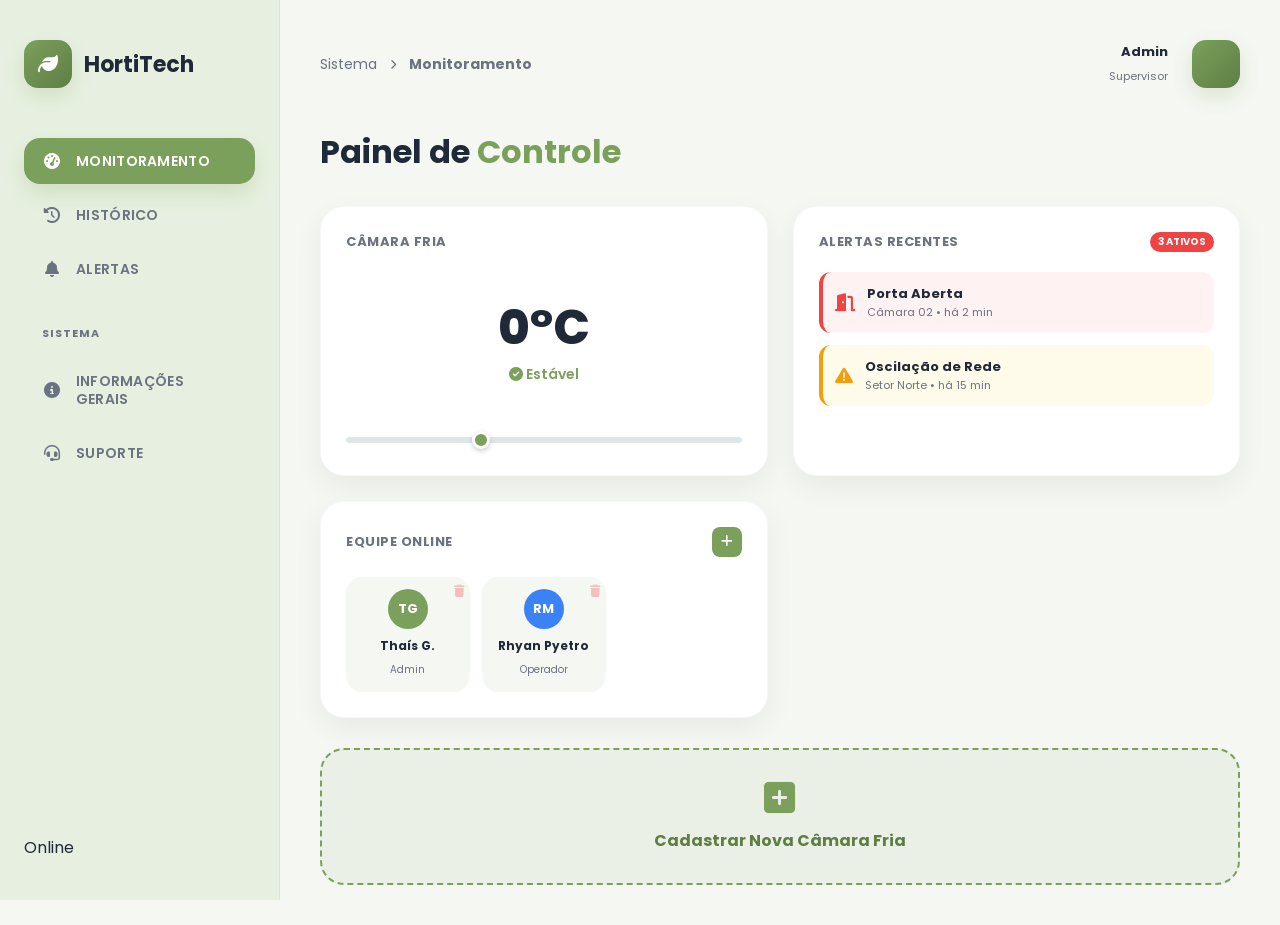
==== commit 9acb6598: "update final" ====
--- a/FrontEnd/index.html
+++ b/FrontEnd/index.html
@@ -42,107 +42,105 @@
             min-height: 100vh;
         }
 
-        /* SIDEBAR */
         .side-navigation {
-            width: 280px;
-            background: var(--sidebar);
-            border-right: 1px solid var(--border);
-            padding: 40px 24px;
-            display: flex;
-            flex-direction: column;
-            position: sticky;
-            top: 0;
-            height: 100vh;
-        }
-
-        .nav-brand {
-            display: flex;
-            align-items: center;
-            gap: 12px;
-            margin-bottom: 50px;
-        }
-
-        .logo-circle {
-            width: 48px;
-            height: 48px;
-            border-radius: 14px;
-            background: linear-gradient(135deg, var(--primary), var(--primary-dark));
-            display: flex;
-            align-items: center;
-            justify-content: center;
-            color: white;
-            font-size: 20px;
-            box-shadow: 0 8px 20px rgba(123,160,91,0.2);
-        }
-
-        .nav-brand span {
-            font-size: 22px;
-            font-weight: 700;
-        }
-
-        .nav-menu {
-            display: flex;
-            flex-direction: column;
-            gap: 8px;
-            flex: 1;
-        }
-
-        .nav-link {
-            text-decoration: none;
-            display: flex;
-            align-items: center;
-            gap: 14px;
-            padding: 14px 18px;
-            border-radius: 16px;
-            color: var(--muted);
-            font-weight: 500;
-            transition: 0.3s ease;
-            font-size: 13px;
-        }
-
-        .nav-link:hover {
-            background: rgba(255,255,255,0.5);
-            transform: translateX(5px);
-            color: var(--primary-dark);
-        }
-
-        .nav-link.active {
-            background: var(--primary);
-            color: white;
-            box-shadow: 0 10px 20px rgba(123,160,91,0.2);
-        }
-
-        .nav-item-separator {
-            margin: 16px 10px 8px;
-            font-size: 11px;
-            color: var(--muted);
-            font-weight: 700;
-            letter-spacing: 1px;
-            text-decoration: none;
-        }
-
-        .nav-footer {
-            margin-top: auto;
-        }
-
-        .status-indicator {
-            display: flex;
-            align-items: center;
-            gap: 8px;
-            background: rgba(255,255,255,0.6);
-            padding: 10px 16px;
-            border-radius: 50px;
-            width: fit-content;
-            font-size: 13px;
-            color: var(--muted);
-        }
-
-        .dot {
-            width: 8px;
-            height: 8px;
-            border-radius: 50%;
-            background: #22c55e;
-        }
+  width: 280px;
+  min-width: 280px;
+  background: var(--sidebar);
+  border-right: 1px solid rgba(0, 0, 0, 0.05);
+  padding: 40px 24px;
+  display: flex;
+  flex-direction: column;
+  position: sticky;
+  top: 0;
+  height: 100vh;
+}
+
+.nav-brand {
+  display: flex;
+  align-items: center;
+  gap: 12px;
+  margin-bottom: 50px;
+}
+
+.logo-circle {
+  width: 48px;
+  height: 48px;
+  border-radius: 14px;
+  background: linear-gradient(135deg, var(--primary), var(--primary-dark));
+  display: flex;
+  align-items: center;
+  justify-content: center;
+  color: white;
+  font-size: 20px;
+  box-shadow: 0 8px 20px rgba(123, 160, 91, 0.2);
+}
+
+.nav-brand span {
+  font-size: 22px;
+  font-weight: 700;
+}
+
+/* MENU DE NAVEGAÇÃO (FONTES CORRIGIDAS) */
+.nav-menu {
+  display: flex;
+  flex-direction: column;
+  gap: 8px;
+  flex: 1;
+}
+
+.nav-link {
+  text-decoration: none;
+  display: flex;
+  align-items: center;
+  gap: 14px;
+  padding: 14px 18px;
+  border-radius: 16px;
+  color: var(--muted);
+  
+  font-size: 14px;
+  font-weight: 600;
+  letter-spacing: 0.3px;
+  
+  transition: 0.3s ease;
+}
+
+.nav-link i {
+  font-size: 16px;
+  width: 20px;
+  text-align: center;
+}
+
+.nav-link span {
+  line-height: 1.3;
+}
+
+.nav-link span small {
+  font-size: 14px;
+  font-weight: 600;
+  text-transform: none;
+}
+
+.nav-link:hover {
+  background: rgba(255, 255, 255, 0.5);
+  transform: translateX(5px);
+  color: var(--primary-dark);
+}
+
+/* Estado Ativo (Botão Arredondado Verde) */
+.nav-link.active {
+  background: var(--primary);
+  color: white;
+  box-shadow: 0 10px 20px rgba(123, 160, 91, 0.2);
+}
+
+.nav-item-separator {
+  margin: 24px 18px 8px;
+  font-size: 11px;
+  color: var(--muted);
+  font-weight: 700;
+  letter-spacing: 1px;
+  text-transform: uppercase;
+}
 
         /* VIEWPORT PRINCIPAL */
         .main-viewport {
@@ -467,6 +465,40 @@
         .btn-save {
             background: var(--primary); color: white; border: none; padding: 10px 20px; border-radius: 20px; cursor: pointer; font-weight: 600;
         }
+        .camera-card {
+
+    margin-top: 25px;
+
+    width: 100%;
+    height: 120px;
+
+    border: 2px dashed #7da55a;
+
+    border-radius: 20px;
+
+    display: flex;
+    align-items: center;
+    justify-content: center;
+    gap: 25px;
+
+    cursor: pointer;
+
+}
+
+
+.camera-card i {
+
+    font-size: 50px;
+    color: #7da55a;
+
+}
+
+
+.camera-card:hover {
+
+    background:#f0f7eb;
+
+}
 
         /* ANIMAÇÕES */
         @keyframes fadeInUp {
@@ -507,12 +539,12 @@
             </div>
 
             <nav class="nav-menu">
-                <a href="#" class="nav-link active"><i class="fa-solid fa-gauge-high"></i> <span>MONITORAMENTO</span></a>
-                <a href="#" class="nav-link"><i class="fa-solid fa-clock-rotate-left"></i> <span>HISTÓRICO</span></a>
-                <a href="#" class="nav-link"><i class="fa-solid fa-bell"></i> <span>ALERTAS</span></a>
+                <a href="index.html" class="nav-link active"><i class="fa-solid fa-gauge-high"></i> <span>MONITORAMENTO</span></a>
+                <a href="/pages/historico.html" class="nav-link"><i class="fa-solid fa-clock-rotate-left"></i> <span>HISTÓRICO</span></a>
+                <a href="/pages/alerta.html" class="nav-link"><i class="fa-solid fa-bell"></i> <span>ALERTAS</span></a>
                 <div class="nav-item-separator">SISTEMA</div>
-                <a href="#" class="nav-link"><i class="fa-solid fa-circle-info"></i> <span>INFORMAÇÕES GERAIS</span></a>
-                <a href="#" class="nav-link"><i class="fa-solid fa-headset"></i> <span>SUPORTE</span></a>
+                <a href="/pages/informacoes.html" class="nav-link"><i class="fa-solid fa-circle-info"></i> <span>INFORMAÇÕES GERAIS</span></a>
+                <a href="/pages/suporte.html" class="nav-link"><i class="fa-solid fa-headset"></i> <span>SUPORTE</span></a>
             </nav>
 
             <div class="nav-footer">
@@ -593,16 +625,27 @@
                                 <div class="member-card" data-id="2">
                                     <button class="btn-remove-member" onclick="removeMember(2)"><i class="fa-solid fa-trash"></i></button>
                                     <div class="member-avatar" style="background: #3b82f6;">RM</div>
-                                    <span class="member-name">Rafael M.</span>
+                                    <span class="member-name">Rhyan Pyetro</span>
                                     <span class="member-role">Operador</span>
                                 </div>
                             </div>
                         </div>
                     </div>
 
-                    <a href="cadastroCamara.html" class="btn-register-camara animate-in" style="animation-delay: 0.2s;">
+                    <a href="/pages/cadastroCamara.html" class="btn-register-camara animate-in" style="animation-delay: 0.2s;">
                         <i class="fa-solid fa-square-plus"></i>
                         <span>Cadastrar Nova Câmara Fria</span>
+
+                        <div id="cameraCadastrada" class="camera-card" style="display:none;">
+
+    <i class="fa-solid fa-house"></i>
+
+    <div>
+        <h3 id="nomeCamera"></h3>
+        <p>Câmara cadastrada</p>
+    </div>
+
+</div>
                     </a>
                 </section>
             </div>
@@ -624,6 +667,11 @@
             </div>
         </div>
     </div>
+
+   
+
+    
+</div>
 
     <script>
         const slider = document.getElementById('tempSlider');
@@ -686,7 +734,106 @@
             
             document.getElementById('teamGrid').appendChild(newCard);
             closeModal();
-        }
+
+            
+        }
+
+        document.addEventListener("DOMContentLoaded",()=>{
+
+
+const camera = JSON.parse(
+localStorage.getItem("cameraCadastrada")
+);
+
+
+if(camera){
+
+
+const card = document.getElementById("cameraCadastrada");
+
+
+card.style.display="flex";
+
+
+document.getElementById("nomeCamera").innerHTML =
+camera.nome;
+
+
+
+card.onclick=function(){
+
+
+window.location.href="informacoes.html";
+
+
+}
+
+
+
+}
+
+
+});
+
+
+document.addEventListener("DOMContentLoaded",()=>{
+
+
+const lista = document.getElementById("listaCameras");
+
+
+const cameras = JSON.parse(
+localStorage.getItem("cameras")
+) || [];
+
+
+
+cameras.forEach((camera,index)=>{
+
+
+lista.innerHTML += `
+
+<div class="camera-card" onclick="abrirCamera(${index})">
+
+
+<i class="fa-solid fa-house"></i>
+
+
+<div>
+
+<h3>${camera.nome}</h3>
+
+<p>
+Câmara cadastrada
+</p>
+
+</div>
+
+
+</div>
+
+`;
+
+});
+
+
+});
+
+
+
+function abrirCamera(index){
+
+
+localStorage.setItem(
+"cameraSelecionada",
+index
+);
+
+
+window.location.href="informacoes.html";
+
+
+}
     </script>
 </body>
 </html>
